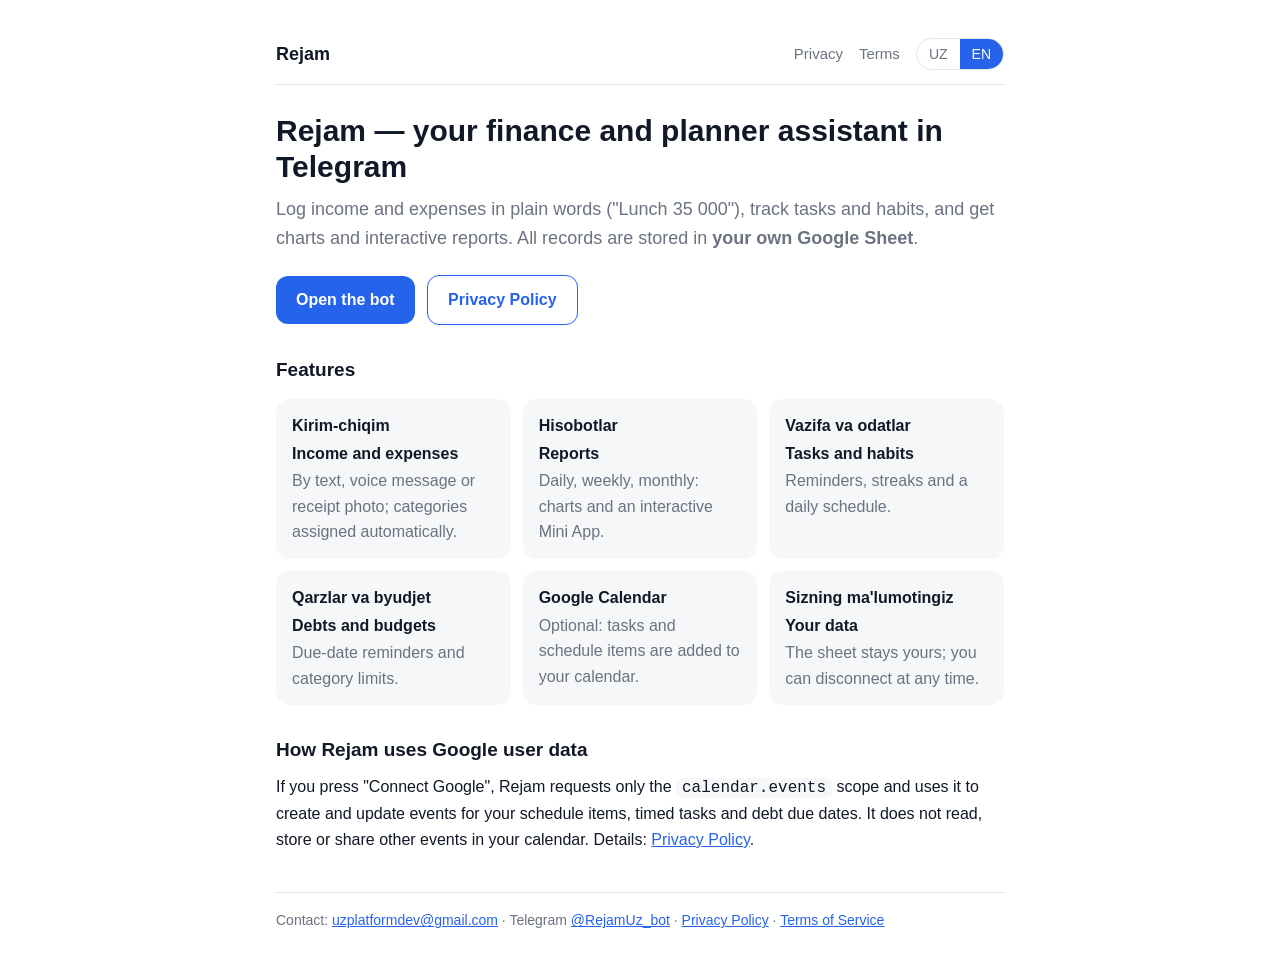
==== index.html @ bec5e9fe "rejam.uz site: bilingual home, privacy, terms, OAuth relay Co-Authored-By: Claude Sonnet 5.5 <norepl" ====
<!doctype html><html lang="uz" data-lang="uz"><head><meta charset="utf-8"><meta name="viewport" content="width=device-width, initial-scale=1"><link rel="stylesheet" href="/style.css"><script src="/lang.js" defer></script>
<title>Rejam — personal finance and planner in Telegram</title>
<meta name="description" content="Rejam is a Telegram bot for personal finance, tasks and habits. Records are kept in your own Google Sheet.">
</head><body><main><nav><a class="brand" href="/">Rejam</a><a href="/privacy"><span data-l="uz">Maxfiylik</span><span data-l="en">Privacy</span></a><a href="/terms"><span data-l="uz">Shartlar</span><span data-l="en">Terms</span></a><span class="lang"><button data-v="uz">UZ</button><button data-v="en">EN</button></span></nav>
<div data-l="uz"><h1>Rejam — Telegram'dagi moliya va reja yordamchisi</h1>
<p class="lead">Kirim-chiqimni oddiy so'z bilan yozing ("Tushlik 35 000"), vazifa va odatlarni yuriting, hisobotlarni rasm va interaktiv ko'rinishda oling. Barcha yozuvlar <b>sizning o'z Google jadvalingizda</b> saqlanadi.</p></div>
<div data-l="en"><h1>Rejam — your finance and planner assistant in Telegram</h1>
<p class="lead">Log income and expenses in plain words ("Lunch 35 000"), track tasks and habits, and get charts and interactive reports. All records are stored in <b>your own Google Sheet</b>.</p></div>
<a class="btn" href="https://t.me/RejamUz_bot"><span data-l="uz">Botni ochish</span><span data-l="en">Open the bot</span></a>
<a class="btn alt" href="/privacy"><span data-l="uz">Maxfiylik siyosati</span><span data-l="en">Privacy Policy</span></a>

<div data-l="uz"><h2>Imkoniyatlar</h2></div><div data-l="en"><h2>Features</h2></div>
<div class="grid">
<div class="card"><b data-l="uz">Kirim-chiqim</b><b data-l="en">Income and expenses</b><span class="muted" data-l="uz">Matn, ovozli xabar yoki chek rasmi orqali; kategoriyalar avtomatik.</span><span class="muted" data-l="en">By text, voice message or receipt photo; categories assigned automatically.</span></div>
<div class="card"><b data-l="uz">Hisobotlar</b><b data-l="en">Reports</b><span class="muted" data-l="uz">Kunlik, haftalik, oylik: grafiklar va interaktiv Mini App.</span><span class="muted" data-l="en">Daily, weekly, monthly: charts and an interactive Mini App.</span></div>
<div class="card"><b data-l="uz">Vazifa va odatlar</b><b data-l="en">Tasks and habits</b><span class="muted" data-l="uz">Eslatmalar, streaklar, kun tartibi.</span><span class="muted" data-l="en">Reminders, streaks and a daily schedule.</span></div>
<div class="card"><b data-l="uz">Qarzlar va byudjet</b><b data-l="en">Debts and budgets</b><span class="muted" data-l="uz">Muddat eslatmalari, kategoriya limitlari.</span><span class="muted" data-l="en">Due-date reminders and category limits.</span></div>
<div class="card"><b>Google Calendar</b><span class="muted" data-l="uz">Ixtiyoriy: vazifa va kun tartibi bandlari kalendaringizga yoziladi.</span><span class="muted" data-l="en">Optional: tasks and schedule items are added to your calendar.</span></div>
<div class="card"><b data-l="uz">Sizning ma'lumotingiz</b><b data-l="en">Your data</b><span class="muted" data-l="uz">Jadval sizda qoladi; istalgan vaqtda uzishingiz mumkin.</span><span class="muted" data-l="en">The sheet stays yours; you can disconnect at any time.</span></div>
</div>

<div data-l="uz"><h2>Google ma'lumotlaridan foydalanish</h2>
<p>«Google bilan ulash» tugmasini bossangiz, Rejam faqat <code>calendar.events</code> ruxsatini so'raydi va kun tartibi, soatli vazifalar va qarz muddatlarini kalendaringizga voqea sifatida qo'shadi va yangilaydi. Kalendaringizdagi boshqa voqealarni o'qimaydi, saqlamaydi, hech kimga bermaydi. Batafsil: <a href="/privacy">Maxfiylik siyosati</a>.</p></div>
<div data-l="en"><h2>How Rejam uses Google user data</h2>
<p>If you press "Connect Google", Rejam requests only the <code>calendar.events</code> scope and uses it to create and update events for your schedule items, timed tasks and debt due dates. It does not read, store or share other events in your calendar. Details: <a href="/privacy">Privacy Policy</a>.</p></div>
<footer><span data-l="uz">Aloqa: <a href="mailto:uzplatformdev@gmail.com">uzplatformdev@gmail.com</a> · Telegram <a href="https://t.me/RejamUz_bot">@RejamUz_bot</a> · <a href="/privacy">Maxfiylik siyosati</a> · <a href="/terms">Foydalanish shartlari</a></span><span data-l="en">Contact: <a href="mailto:uzplatformdev@gmail.com">uzplatformdev@gmail.com</a> · Telegram <a href="https://t.me/RejamUz_bot">@RejamUz_bot</a> · <a href="/privacy">Privacy Policy</a> · <a href="/terms">Terms of Service</a></span></footer>
</main></body></html>
---- style.css ----
:root{--bg:#fff;--card:#f6f7f9;--text:#111827;--muted:#6b7280;--accent:#2563eb;--line:rgba(127,127,127,.2)}
@media (prefers-color-scheme:dark){:root{--bg:#0f1115;--card:#1a1d23;--text:#f3f4f6;--muted:#9ca3af;--accent:#60a5fa}}
*{box-sizing:border-box}
body{margin:0;background:var(--bg);color:var(--text);font:16px/1.6 -apple-system,BlinkMacSystemFont,"Segoe UI",Roboto,sans-serif}
main{max-width:760px;margin:0 auto;padding:24px 16px 48px}
nav{display:flex;gap:16px;align-items:center;flex-wrap:wrap;padding:14px 0;border-bottom:1px solid var(--line);margin-bottom:28px}
nav .brand{font-weight:700;font-size:18px;color:var(--text);text-decoration:none;margin-right:auto}
nav a{color:var(--muted);text-decoration:none;font-size:15px} nav a:hover{color:var(--accent)}
.lang{display:inline-flex;border:1px solid var(--line);border-radius:999px;overflow:hidden}
.lang button{border:0;background:none;color:var(--muted);padding:4px 12px;font:inherit;font-size:14px;cursor:pointer}
.lang button.on{background:var(--accent);color:#fff}
h1{font-size:30px;line-height:1.2;margin:0 0 10px} h2{font-size:19px;margin:30px 0 8px} p{margin:8px 0}
.lead{font-size:18px;color:var(--muted)}
.btn{display:inline-block;background:var(--accent);color:#fff;text-decoration:none;padding:11px 20px;border-radius:12px;font-weight:600;margin:14px 8px 0 0}
.btn.alt{background:none;color:var(--accent);border:1px solid var(--accent)}
.grid{display:grid;grid-template-columns:repeat(auto-fit,minmax(210px,1fr));gap:12px;margin-top:14px}
.card{background:var(--card);border-radius:14px;padding:14px 16px} .card b{display:block;margin-bottom:2px}
.muted{color:var(--muted)} a{color:var(--accent)} code{background:var(--card);padding:1px 6px;border-radius:6px}
footer{margin-top:40px;padding-top:16px;border-top:1px solid var(--line);color:var(--muted);font-size:14px}
[data-l]{display:none} html[data-lang=uz] [data-l=uz],html[data-lang=en] [data-l=en]{display:block}
html[data-lang=uz] span[data-l=uz],html[data-lang=en] span[data-l=en]{display:inline}
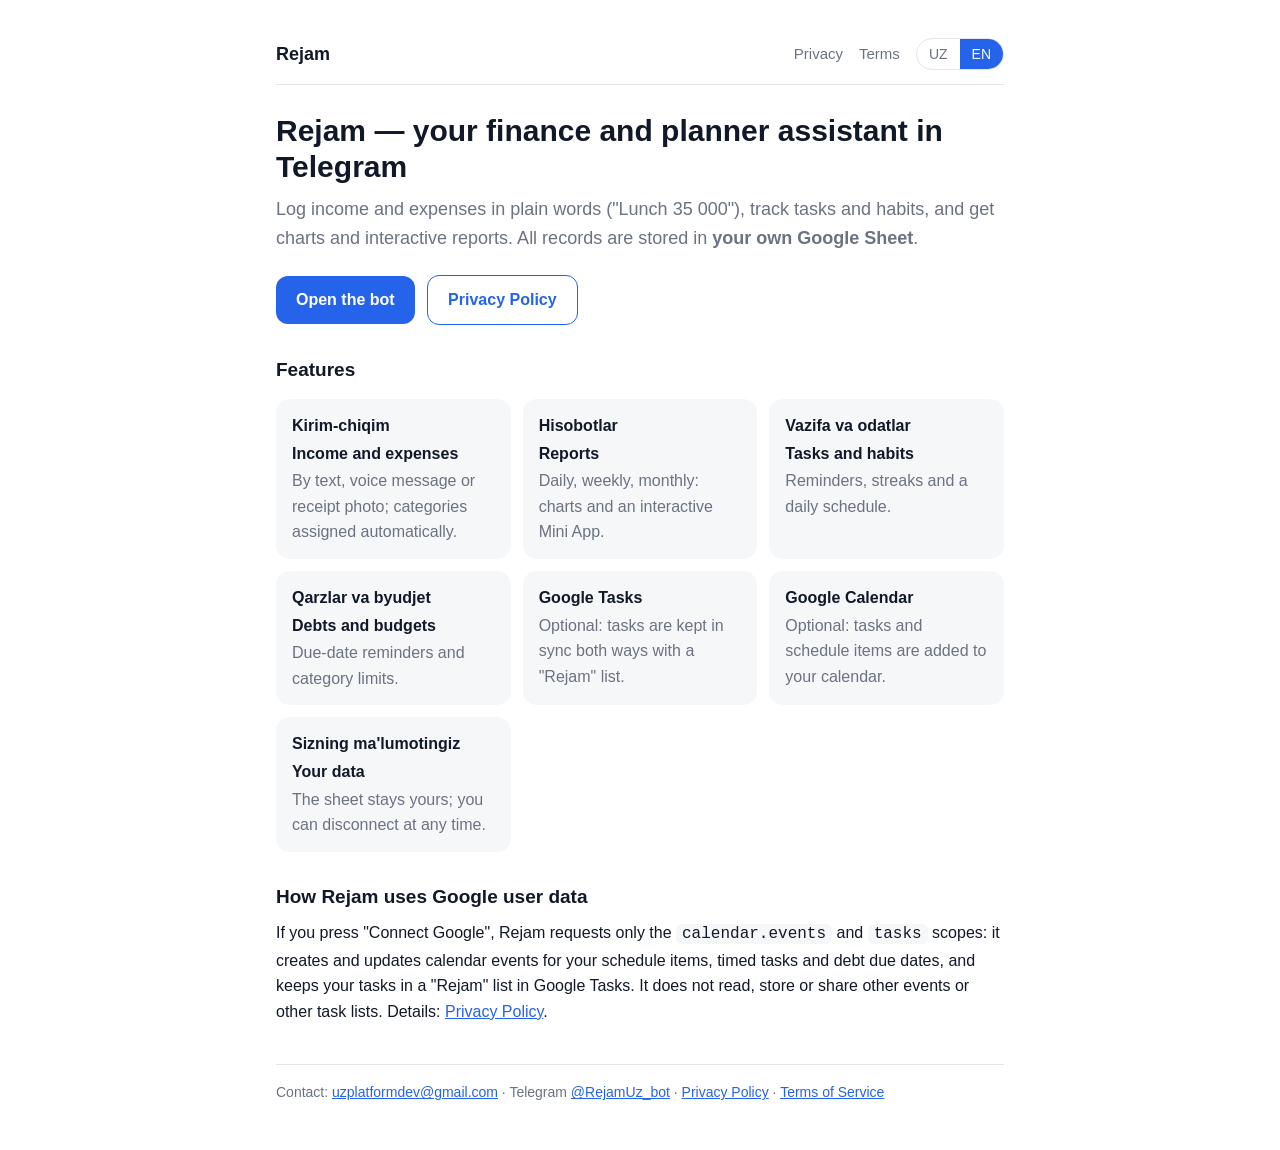
==== commit b2663e92: "Privacy policy and home page: Google Tasks Co-Authored-By: Claude Sonnet 5.5 <noreply@anthropic.com>" ====
--- a/index.html
+++ b/index.html
@@ -15,13 +15,14 @@
 <div class="card"><b data-l="uz">Hisobotlar</b><b data-l="en">Reports</b><span class="muted" data-l="uz">Kunlik, haftalik, oylik: grafiklar va interaktiv Mini App.</span><span class="muted" data-l="en">Daily, weekly, monthly: charts and an interactive Mini App.</span></div>
 <div class="card"><b data-l="uz">Vazifa va odatlar</b><b data-l="en">Tasks and habits</b><span class="muted" data-l="uz">Eslatmalar, streaklar, kun tartibi.</span><span class="muted" data-l="en">Reminders, streaks and a daily schedule.</span></div>
 <div class="card"><b data-l="uz">Qarzlar va byudjet</b><b data-l="en">Debts and budgets</b><span class="muted" data-l="uz">Muddat eslatmalari, kategoriya limitlari.</span><span class="muted" data-l="en">Due-date reminders and category limits.</span></div>
+<div class="card"><b>Google Tasks</b><span class="muted" data-l="uz">Ixtiyoriy: vazifalar «Rejam» ro‘yxati bilan ikki tomonlama sinxron.</span><span class="muted" data-l="en">Optional: tasks are kept in sync both ways with a "Rejam" list.</span></div>
 <div class="card"><b>Google Calendar</b><span class="muted" data-l="uz">Ixtiyoriy: vazifa va kun tartibi bandlari kalendaringizga yoziladi.</span><span class="muted" data-l="en">Optional: tasks and schedule items are added to your calendar.</span></div>
 <div class="card"><b data-l="uz">Sizning ma'lumotingiz</b><b data-l="en">Your data</b><span class="muted" data-l="uz">Jadval sizda qoladi; istalgan vaqtda uzishingiz mumkin.</span><span class="muted" data-l="en">The sheet stays yours; you can disconnect at any time.</span></div>
 </div>
 
 <div data-l="uz"><h2>Google ma'lumotlaridan foydalanish</h2>
-<p>«Google bilan ulash» tugmasini bossangiz, Rejam faqat <code>calendar.events</code> ruxsatini so'raydi va kun tartibi, soatli vazifalar va qarz muddatlarini kalendaringizga voqea sifatida qo'shadi va yangilaydi. Kalendaringizdagi boshqa voqealarni o'qimaydi, saqlamaydi, hech kimga bermaydi. Batafsil: <a href="/privacy">Maxfiylik siyosati</a>.</p></div>
+<p>«Google bilan ulash» tugmasini bossangiz, Rejam faqat <code>calendar.events</code> va <code>tasks</code> ruxsatlarini so'raydi: kun tartibi, soatli vazifalar va qarz muddatlarini kalendaringizga voqea sifatida, vazifalarni esa Google Tasks'dagi «Rejam» ro'yxatiga qo'shadi va yangilaydi. Boshqa voqea va ro'yxatlaringizni o'qimaydi, saqlamaydi, hech kimga bermaydi. Batafsil: <a href="/privacy">Maxfiylik siyosati</a>.</p></div>
 <div data-l="en"><h2>How Rejam uses Google user data</h2>
-<p>If you press "Connect Google", Rejam requests only the <code>calendar.events</code> scope and uses it to create and update events for your schedule items, timed tasks and debt due dates. It does not read, store or share other events in your calendar. Details: <a href="/privacy">Privacy Policy</a>.</p></div>
+<p>If you press "Connect Google", Rejam requests only the <code>calendar.events</code> and <code>tasks</code> scopes: it creates and updates calendar events for your schedule items, timed tasks and debt due dates, and keeps your tasks in a "Rejam" list in Google Tasks. It does not read, store or share other events or other task lists. Details: <a href="/privacy">Privacy Policy</a>.</p></div>
 <footer><span data-l="uz">Aloqa: <a href="mailto:uzplatformdev@gmail.com">uzplatformdev@gmail.com</a> · Telegram <a href="https://t.me/RejamUz_bot">@RejamUz_bot</a> · <a href="/privacy">Maxfiylik siyosati</a> · <a href="/terms">Foydalanish shartlari</a></span><span data-l="en">Contact: <a href="mailto:uzplatformdev@gmail.com">uzplatformdev@gmail.com</a> · Telegram <a href="https://t.me/RejamUz_bot">@RejamUz_bot</a> · <a href="/privacy">Privacy Policy</a> · <a href="/terms">Terms of Service</a></span></footer>
 </main></body></html>
